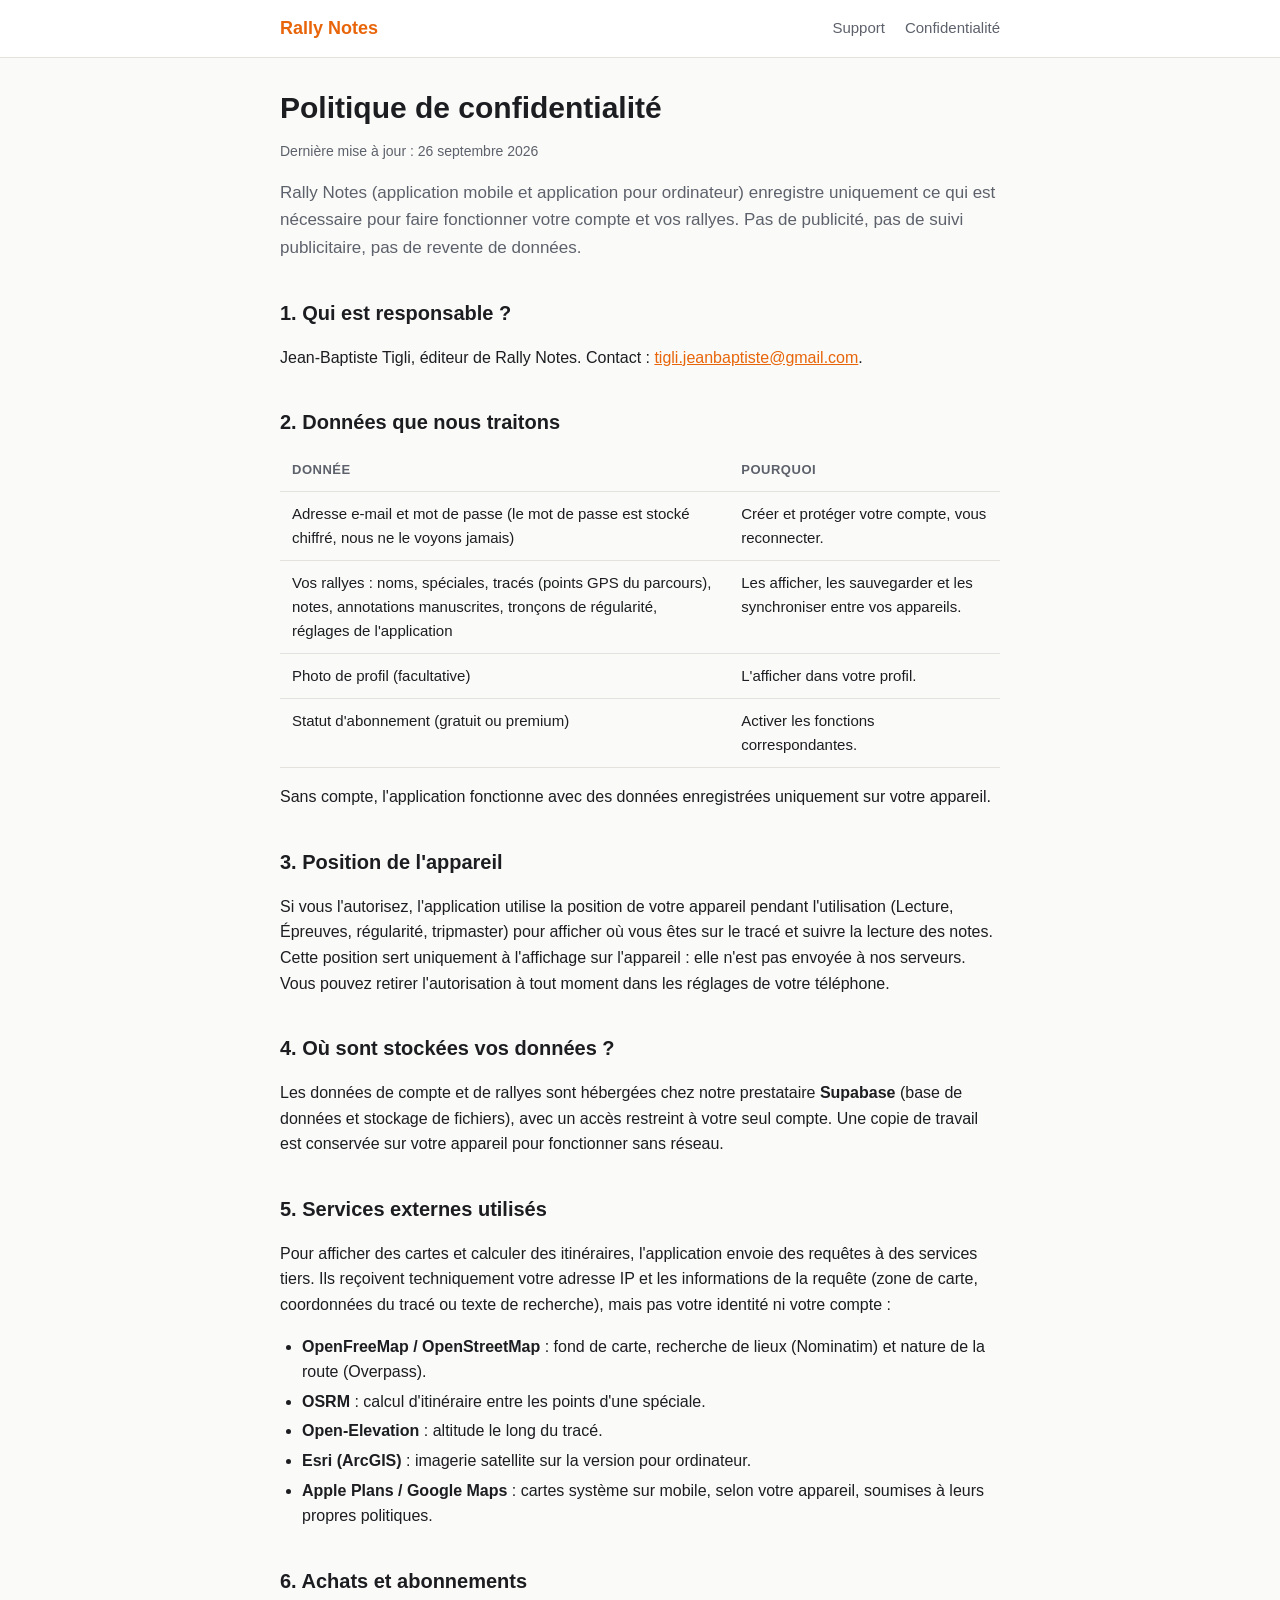
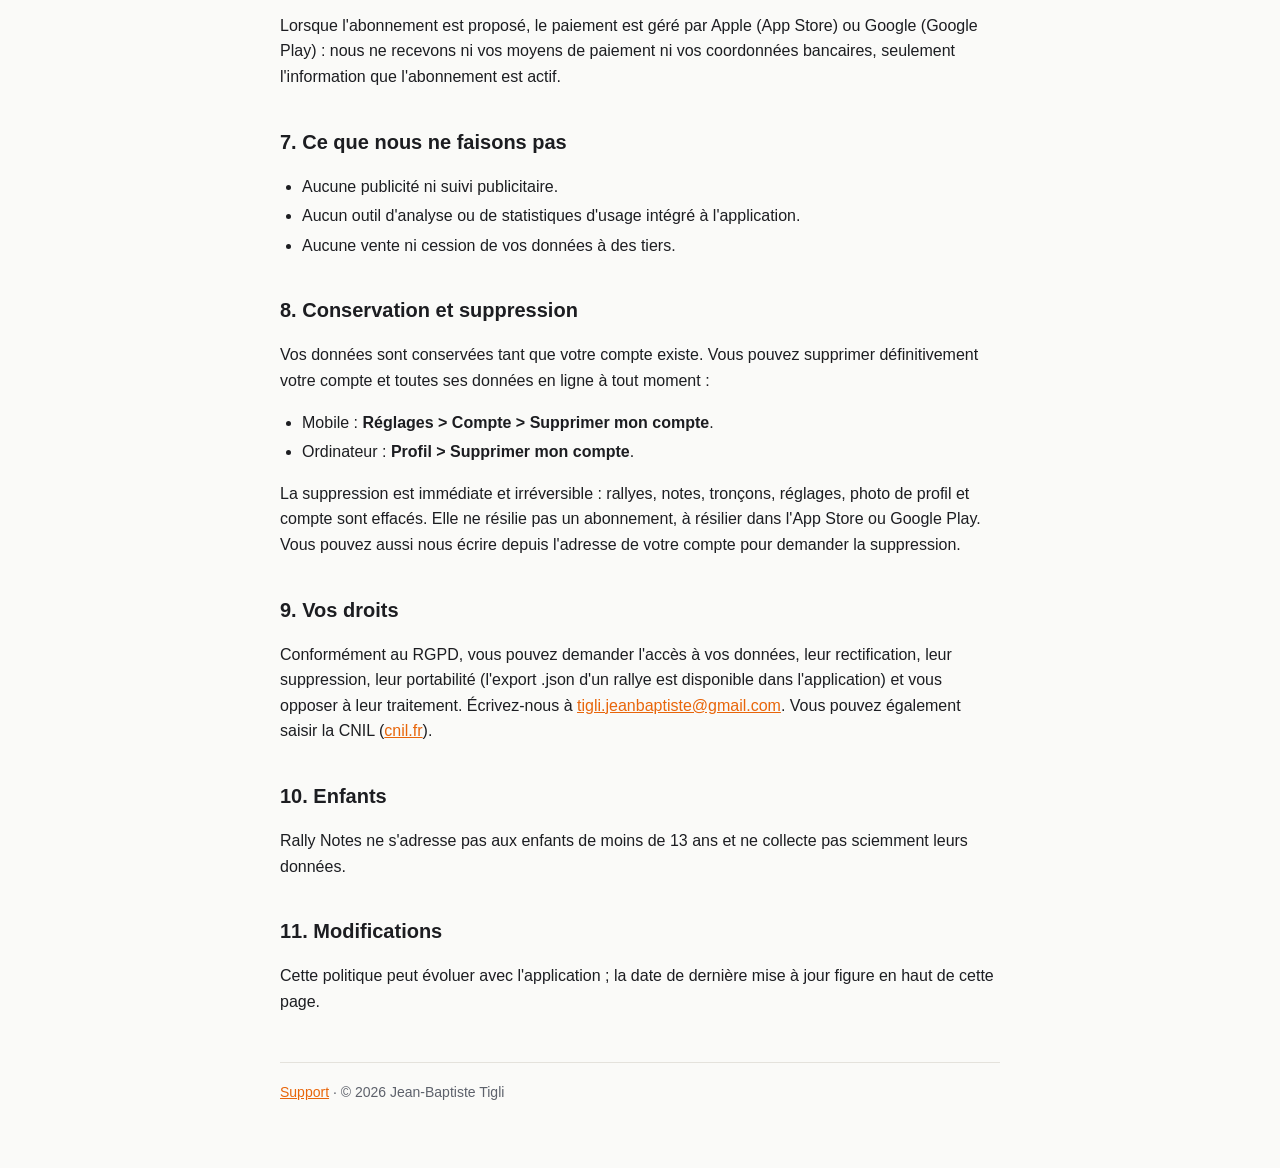
==== docs/privacy.html @ 921aa36e "Pages publiques : accueil, support et politique de confidentialité" ====
<!doctype html>
<html lang="fr">
<head>
  <meta charset="utf-8">
  <meta name="viewport" content="width=device-width, initial-scale=1">
  <title>Politique de confidentialité · Rally Notes</title>
  <meta name="description" content="Quelles données Rally Notes collecte, pourquoi, et comment les supprimer.">
  <link rel="stylesheet" href="style.css">
</head>
<body>
  <header class="site">
    <nav>
      <a class="brand" href="./">Rally Notes</a>
      <a href="support.html">Support</a>
      <a href="privacy.html">Confidentialité</a>
    </nav>
  </header>
  <main>
    <h1>Politique de confidentialité</h1>
    <p class="meta">Dernière mise à jour : 26 septembre 2026</p>
    <p class="lead">Rally Notes (application mobile et application pour ordinateur) enregistre uniquement ce qui est nécessaire pour faire fonctionner votre compte et vos rallyes. Pas de publicité, pas de suivi publicitaire, pas de revente de données.</p>

    <h2>1. Qui est responsable ?</h2>
    <p>Jean-Baptiste Tigli, éditeur de Rally Notes. Contact : <a href="mailto:tigli.jeanbaptiste@gmail.com">tigli.jeanbaptiste@gmail.com</a>.</p>

    <h2>2. Données que nous traitons</h2>
    <table>
      <thead><tr><th>Donnée</th><th>Pourquoi</th></tr></thead>
      <tbody>
        <tr><td>Adresse e-mail et mot de passe (le mot de passe est stocké chiffré, nous ne le voyons jamais)</td><td>Créer et protéger votre compte, vous reconnecter.</td></tr>
        <tr><td>Vos rallyes : noms, spéciales, tracés (points GPS du parcours), notes, annotations manuscrites, tronçons de régularité, réglages de l'application</td><td>Les afficher, les sauvegarder et les synchroniser entre vos appareils.</td></tr>
        <tr><td>Photo de profil (facultative)</td><td>L'afficher dans votre profil.</td></tr>
        <tr><td>Statut d'abonnement (gratuit ou premium)</td><td>Activer les fonctions correspondantes.</td></tr>
      </tbody>
    </table>
    <p>Sans compte, l'application fonctionne avec des données enregistrées uniquement sur votre appareil.</p>

    <h2>3. Position de l'appareil</h2>
    <p>Si vous l'autorisez, l'application utilise la position de votre appareil pendant l'utilisation (Lecture, Épreuves, régularité, tripmaster) pour afficher où vous êtes sur le tracé et suivre la lecture des notes. Cette position sert uniquement à l'affichage sur l'appareil : elle n'est pas envoyée à nos serveurs. Vous pouvez retirer l'autorisation à tout moment dans les réglages de votre téléphone.</p>

    <h2>4. Où sont stockées vos données ?</h2>
    <p>Les données de compte et de rallyes sont hébergées chez notre prestataire <strong>Supabase</strong> (base de données et stockage de fichiers), avec un accès restreint à votre seul compte. Une copie de travail est conservée sur votre appareil pour fonctionner sans réseau.</p>

    <h2>5. Services externes utilisés</h2>
    <p>Pour afficher des cartes et calculer des itinéraires, l'application envoie des requêtes à des services tiers. Ils reçoivent techniquement votre adresse IP et les informations de la requête (zone de carte, coordonnées du tracé ou texte de recherche), mais pas votre identité ni votre compte :</p>
    <ul>
      <li><strong>OpenFreeMap / OpenStreetMap</strong> : fond de carte, recherche de lieux (Nominatim) et nature de la route (Overpass).</li>
      <li><strong>OSRM</strong> : calcul d'itinéraire entre les points d'une spéciale.</li>
      <li><strong>Open-Elevation</strong> : altitude le long du tracé.</li>
      <li><strong>Esri (ArcGIS)</strong> : imagerie satellite sur la version pour ordinateur.</li>
      <li><strong>Apple Plans / Google Maps</strong> : cartes système sur mobile, selon votre appareil, soumises à leurs propres politiques.</li>
    </ul>

    <h2>6. Achats et abonnements</h2>
    <p>Lorsque l'abonnement est proposé, le paiement est géré par Apple (App Store) ou Google (Google Play) : nous ne recevons ni vos moyens de paiement ni vos coordonnées bancaires, seulement l'information que l'abonnement est actif.</p>

    <h2>7. Ce que nous ne faisons pas</h2>
    <ul>
      <li>Aucune publicité ni suivi publicitaire.</li>
      <li>Aucun outil d'analyse ou de statistiques d'usage intégré à l'application.</li>
      <li>Aucune vente ni cession de vos données à des tiers.</li>
    </ul>

    <h2>8. Conservation et suppression</h2>
    <p>Vos données sont conservées tant que votre compte existe. Vous pouvez supprimer définitivement votre compte et toutes ses données en ligne à tout moment :</p>
    <ul>
      <li>Mobile : <strong>Réglages &gt; Compte &gt; Supprimer mon compte</strong>.</li>
      <li>Ordinateur : <strong>Profil &gt; Supprimer mon compte</strong>.</li>
    </ul>
    <p>La suppression est immédiate et irréversible : rallyes, notes, tronçons, réglages, photo de profil et compte sont effacés. Elle ne résilie pas un abonnement, à résilier dans l'App Store ou Google Play. Vous pouvez aussi nous écrire depuis l'adresse de votre compte pour demander la suppression.</p>

    <h2>9. Vos droits</h2>
    <p>Conformément au RGPD, vous pouvez demander l'accès à vos données, leur rectification, leur suppression, leur portabilité (l'export .json d'un rallye est disponible dans l'application) et vous opposer à leur traitement. Écrivez-nous à <a href="mailto:tigli.jeanbaptiste@gmail.com">tigli.jeanbaptiste@gmail.com</a>. Vous pouvez également saisir la CNIL (<a href="https://www.cnil.fr">cnil.fr</a>).</p>

    <h2>10. Enfants</h2>
    <p>Rally Notes ne s'adresse pas aux enfants de moins de 13 ans et ne collecte pas sciemment leurs données.</p>

    <h2>11. Modifications</h2>
    <p>Cette politique peut évoluer avec l'application ; la date de dernière mise à jour figure en haut de cette page.</p>

    <footer>
      <a href="support.html">Support</a> · © 2026 Jean-Baptiste Tigli
    </footer>
  </main>
</body>
</html>
---- docs/style.css ----
:root {
  --bg: #fafaf8;
  --text: #1c1d21;
  --dim: #5d616b;
  --accent: #e8650a;
  --card: #ffffff;
  --border: #e4e2dc;
}
@media (prefers-color-scheme: dark) {
  :root {
    --bg: #101114;
    --text: #ececef;
    --dim: #a2a6b0;
    --accent: #ff8a3d;
    --card: #181a1f;
    --border: #2a2d34;
  }
}
* { box-sizing: border-box; }
body {
  margin: 0;
  background: var(--bg);
  color: var(--text);
  font: 16px/1.6 -apple-system, BlinkMacSystemFont, "Segoe UI", Roboto, Helvetica, Arial, sans-serif;
}
main { max-width: 760px; margin: 0 auto; padding: 32px 20px 64px; }
header.site { border-bottom: 1px solid var(--border); background: var(--card); }
header.site nav { max-width: 760px; margin: 0 auto; padding: 14px 20px; display: flex; gap: 20px; align-items: center; flex-wrap: wrap; }
header.site .brand { font-weight: 800; color: var(--accent); text-decoration: none; margin-right: auto; font-size: 18px; }
header.site a { color: var(--dim); text-decoration: none; font-size: 15px; }
header.site a:hover { color: var(--text); }
h1 { font-size: 30px; line-height: 1.2; margin: 0 0 8px; }
h2 { font-size: 20px; margin: 36px 0 8px; }
p, li { color: var(--text); }
.lead { color: var(--dim); font-size: 17px; margin-bottom: 28px; }
.meta { color: var(--dim); font-size: 14px; }
a { color: var(--accent); }
ul { padding-left: 22px; }
li { margin: 4px 0; }
.card { background: var(--card); border: 1px solid var(--border); border-radius: 14px; padding: 18px 20px; margin: 14px 0; }
table { width: 100%; border-collapse: collapse; font-size: 15px; margin: 12px 0; }
th, td { text-align: left; padding: 10px 12px; border-bottom: 1px solid var(--border); vertical-align: top; }
th { color: var(--dim); font-weight: 600; font-size: 13px; text-transform: uppercase; letter-spacing: .04em; }
footer { color: var(--dim); font-size: 14px; margin-top: 48px; border-top: 1px solid var(--border); padding-top: 18px; }
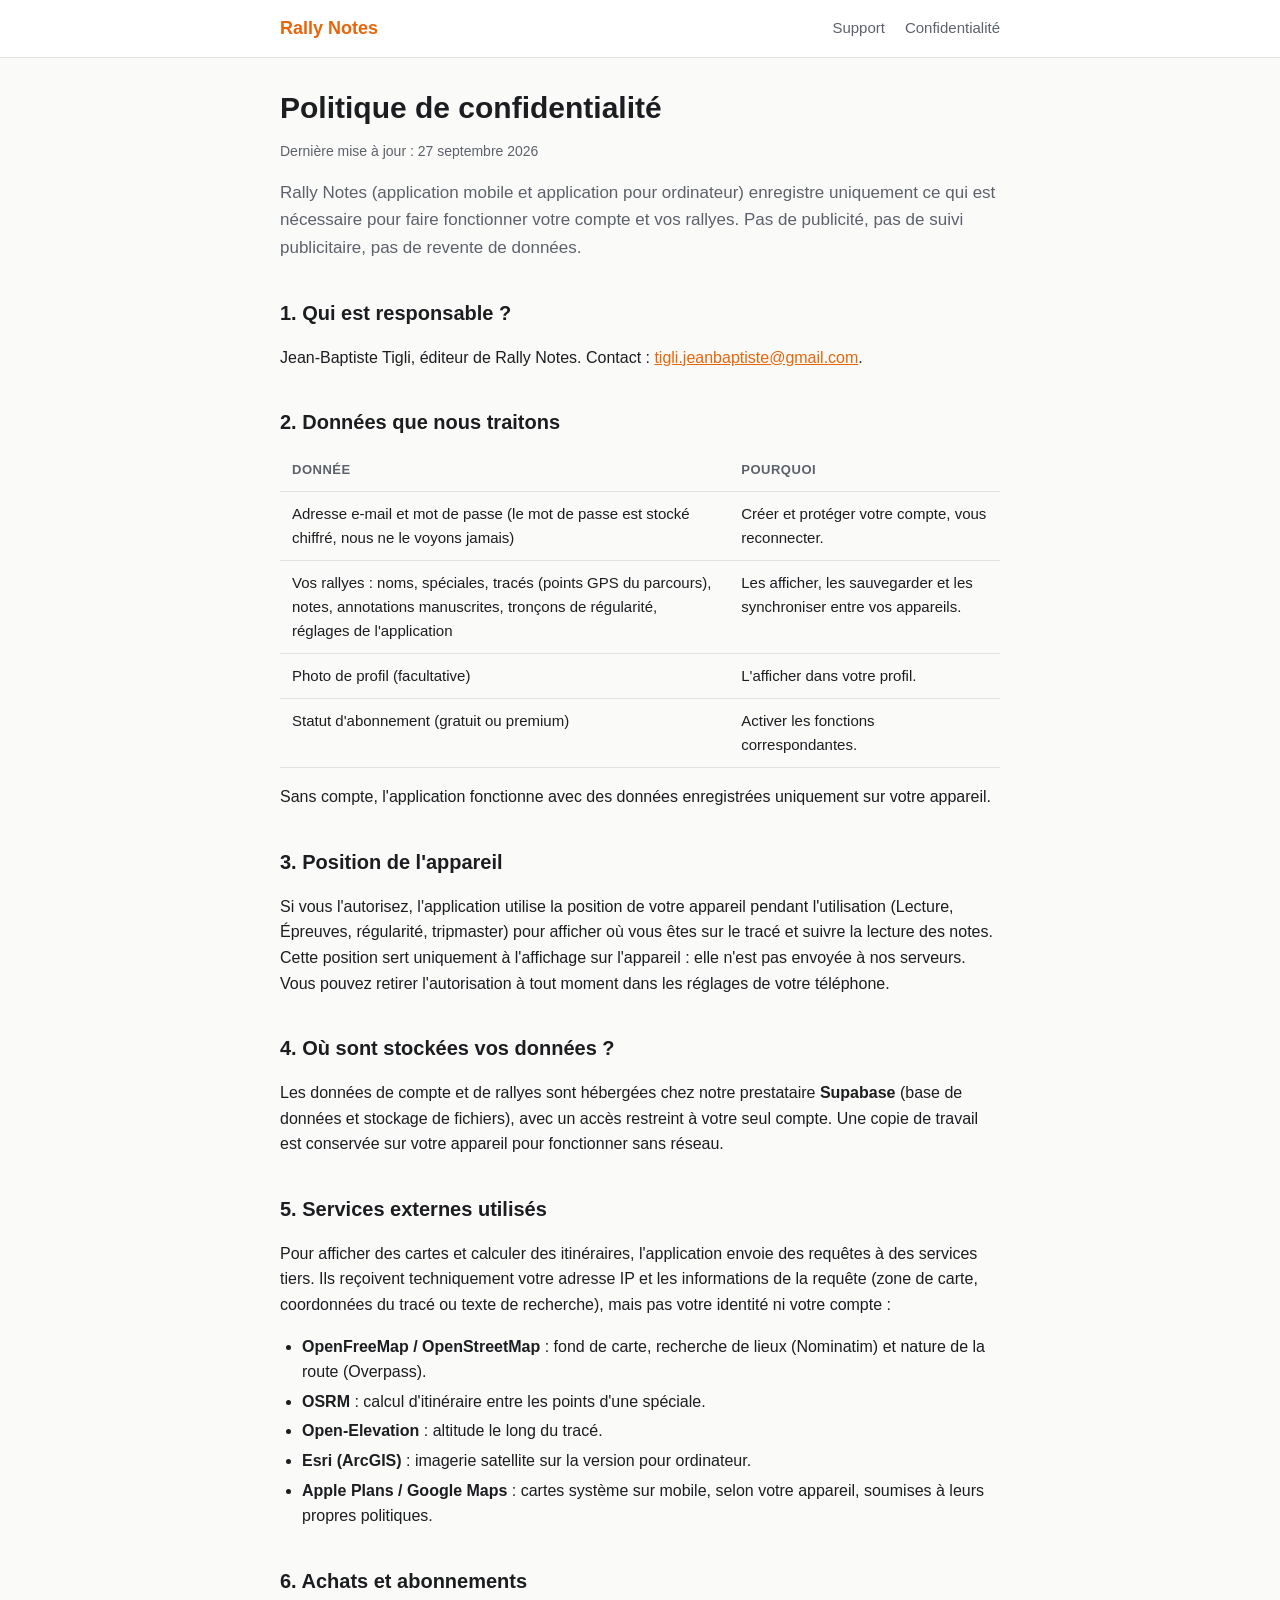
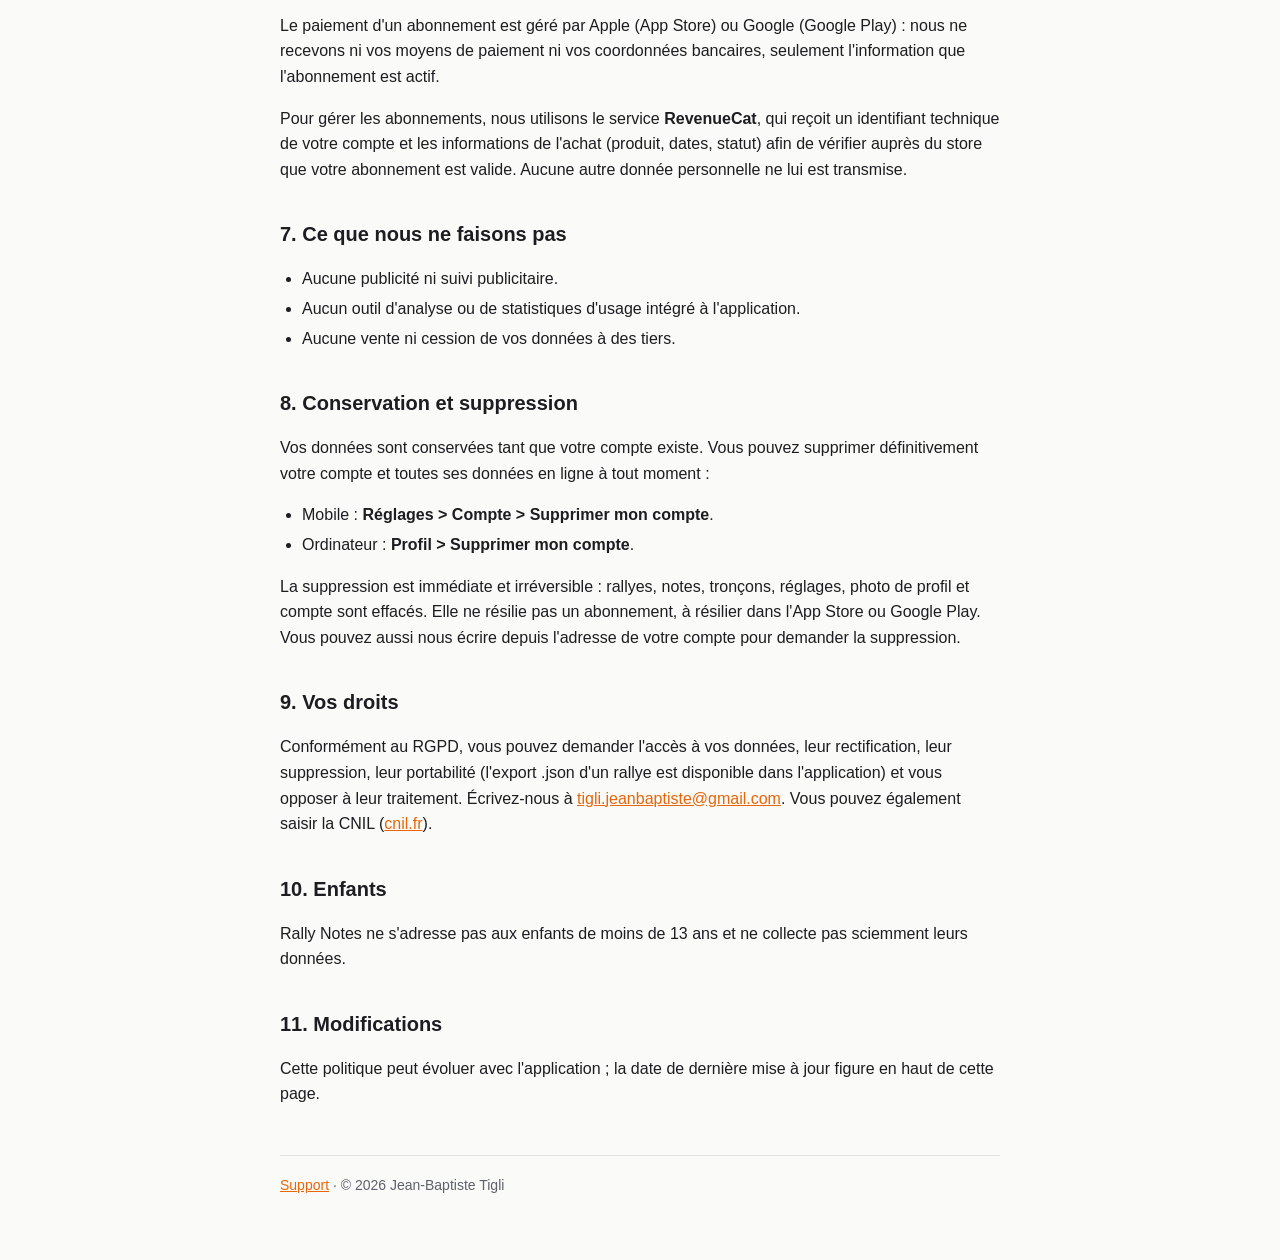
==== commit b649611e: "Confidentialité : mention de RevenueCat pour les abonnements" ====
--- a/docs/privacy.html
+++ b/docs/privacy.html
@@ -17,7 +17,7 @@
   </header>
   <main>
     <h1>Politique de confidentialité</h1>
-    <p class="meta">Dernière mise à jour : 26 septembre 2026</p>
+    <p class="meta">Dernière mise à jour : 27 septembre 2026</p>
     <p class="lead">Rally Notes (application mobile et application pour ordinateur) enregistre uniquement ce qui est nécessaire pour faire fonctionner votre compte et vos rallyes. Pas de publicité, pas de suivi publicitaire, pas de revente de données.</p>
 
     <h2>1. Qui est responsable ?</h2>
@@ -52,7 +52,8 @@
     </ul>
 
     <h2>6. Achats et abonnements</h2>
-    <p>Lorsque l'abonnement est proposé, le paiement est géré par Apple (App Store) ou Google (Google Play) : nous ne recevons ni vos moyens de paiement ni vos coordonnées bancaires, seulement l'information que l'abonnement est actif.</p>
+    <p>Le paiement d'un abonnement est géré par Apple (App Store) ou Google (Google Play) : nous ne recevons ni vos moyens de paiement ni vos coordonnées bancaires, seulement l'information que l'abonnement est actif.</p>
+    <p>Pour gérer les abonnements, nous utilisons le service <strong>RevenueCat</strong>, qui reçoit un identifiant technique de votre compte et les informations de l'achat (produit, dates, statut) afin de vérifier auprès du store que votre abonnement est valide. Aucune autre donnée personnelle ne lui est transmise.</p>
 
     <h2>7. Ce que nous ne faisons pas</h2>
     <ul>
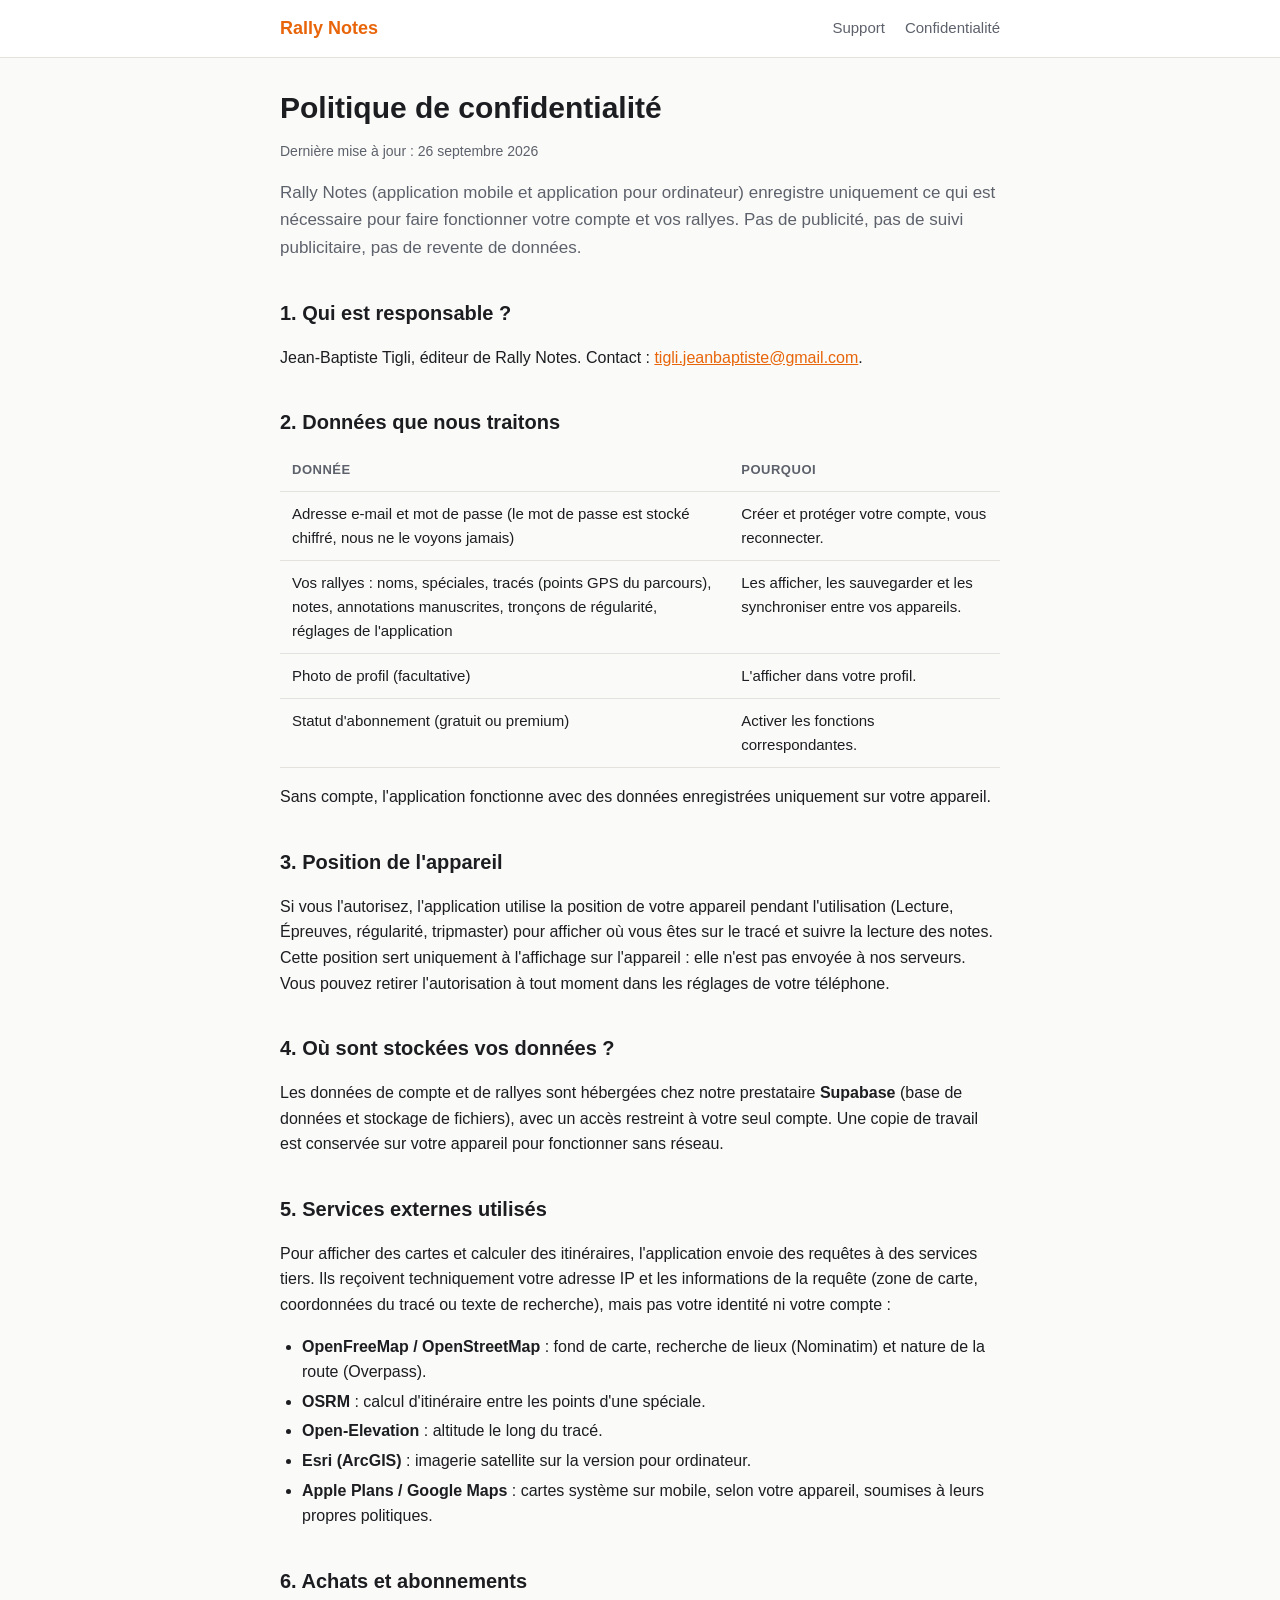
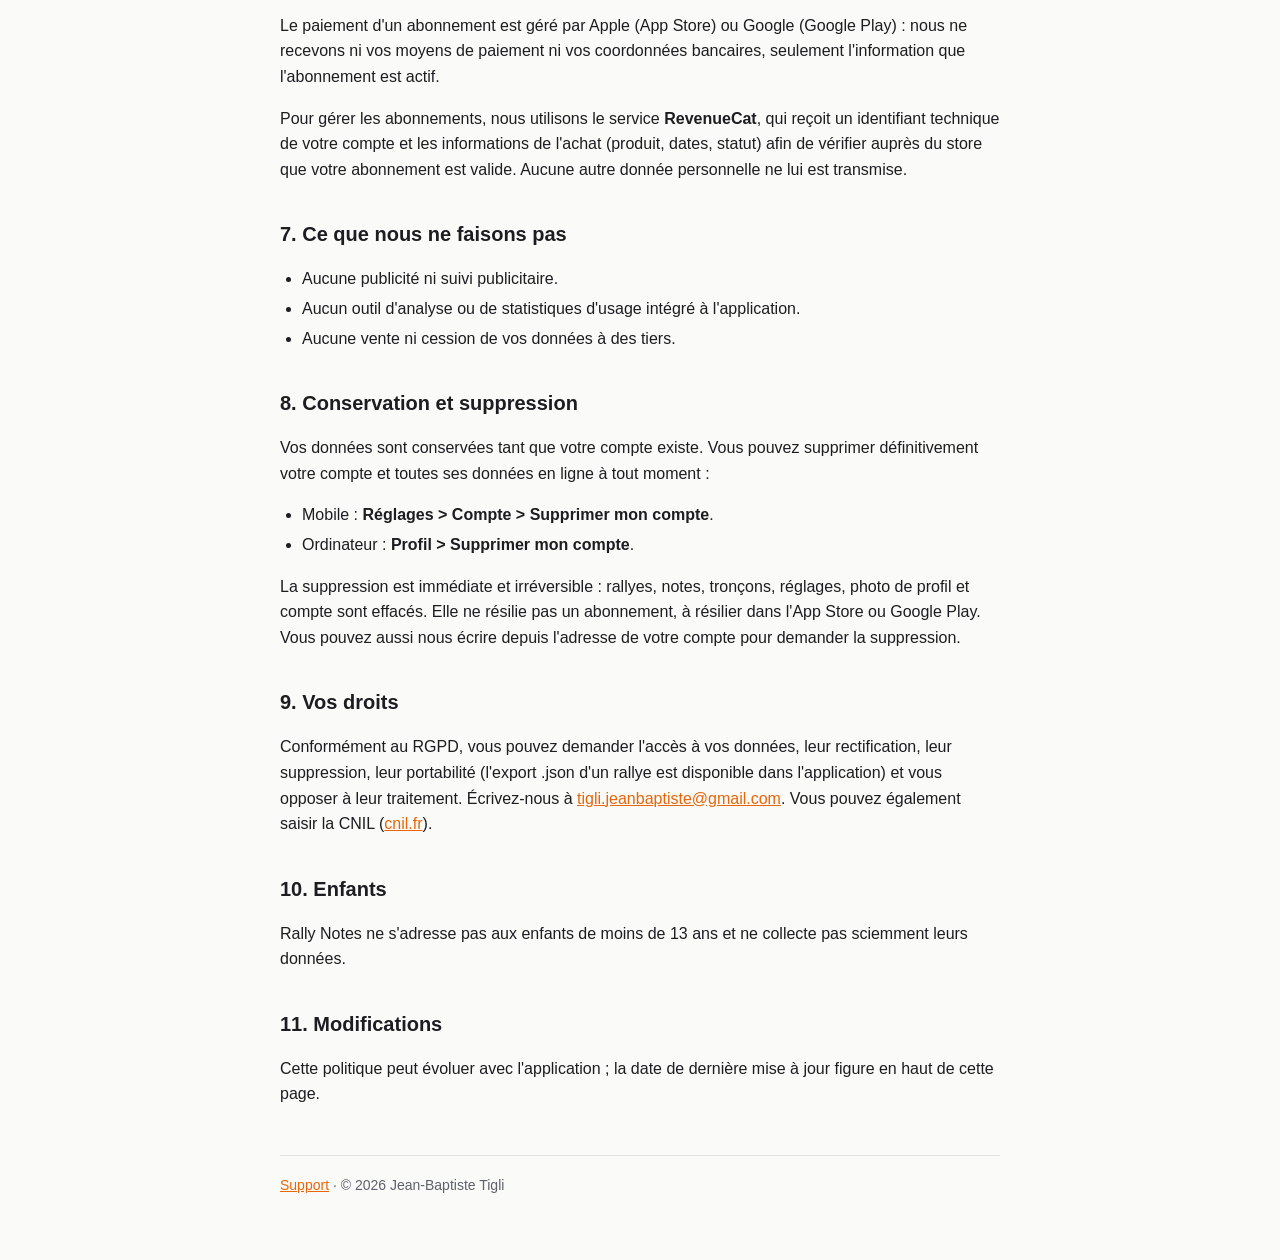
==== commit a5fca2bb: "Confidentialité : date de mise à jour" ====
--- a/docs/privacy.html
+++ b/docs/privacy.html
@@ -17,7 +17,7 @@
   </header>
   <main>
     <h1>Politique de confidentialité</h1>
-    <p class="meta">Dernière mise à jour : 27 septembre 2026</p>
+    <p class="meta">Dernière mise à jour : 26 septembre 2026</p>
     <p class="lead">Rally Notes (application mobile et application pour ordinateur) enregistre uniquement ce qui est nécessaire pour faire fonctionner votre compte et vos rallyes. Pas de publicité, pas de suivi publicitaire, pas de revente de données.</p>
 
     <h2>1. Qui est responsable ?</h2>
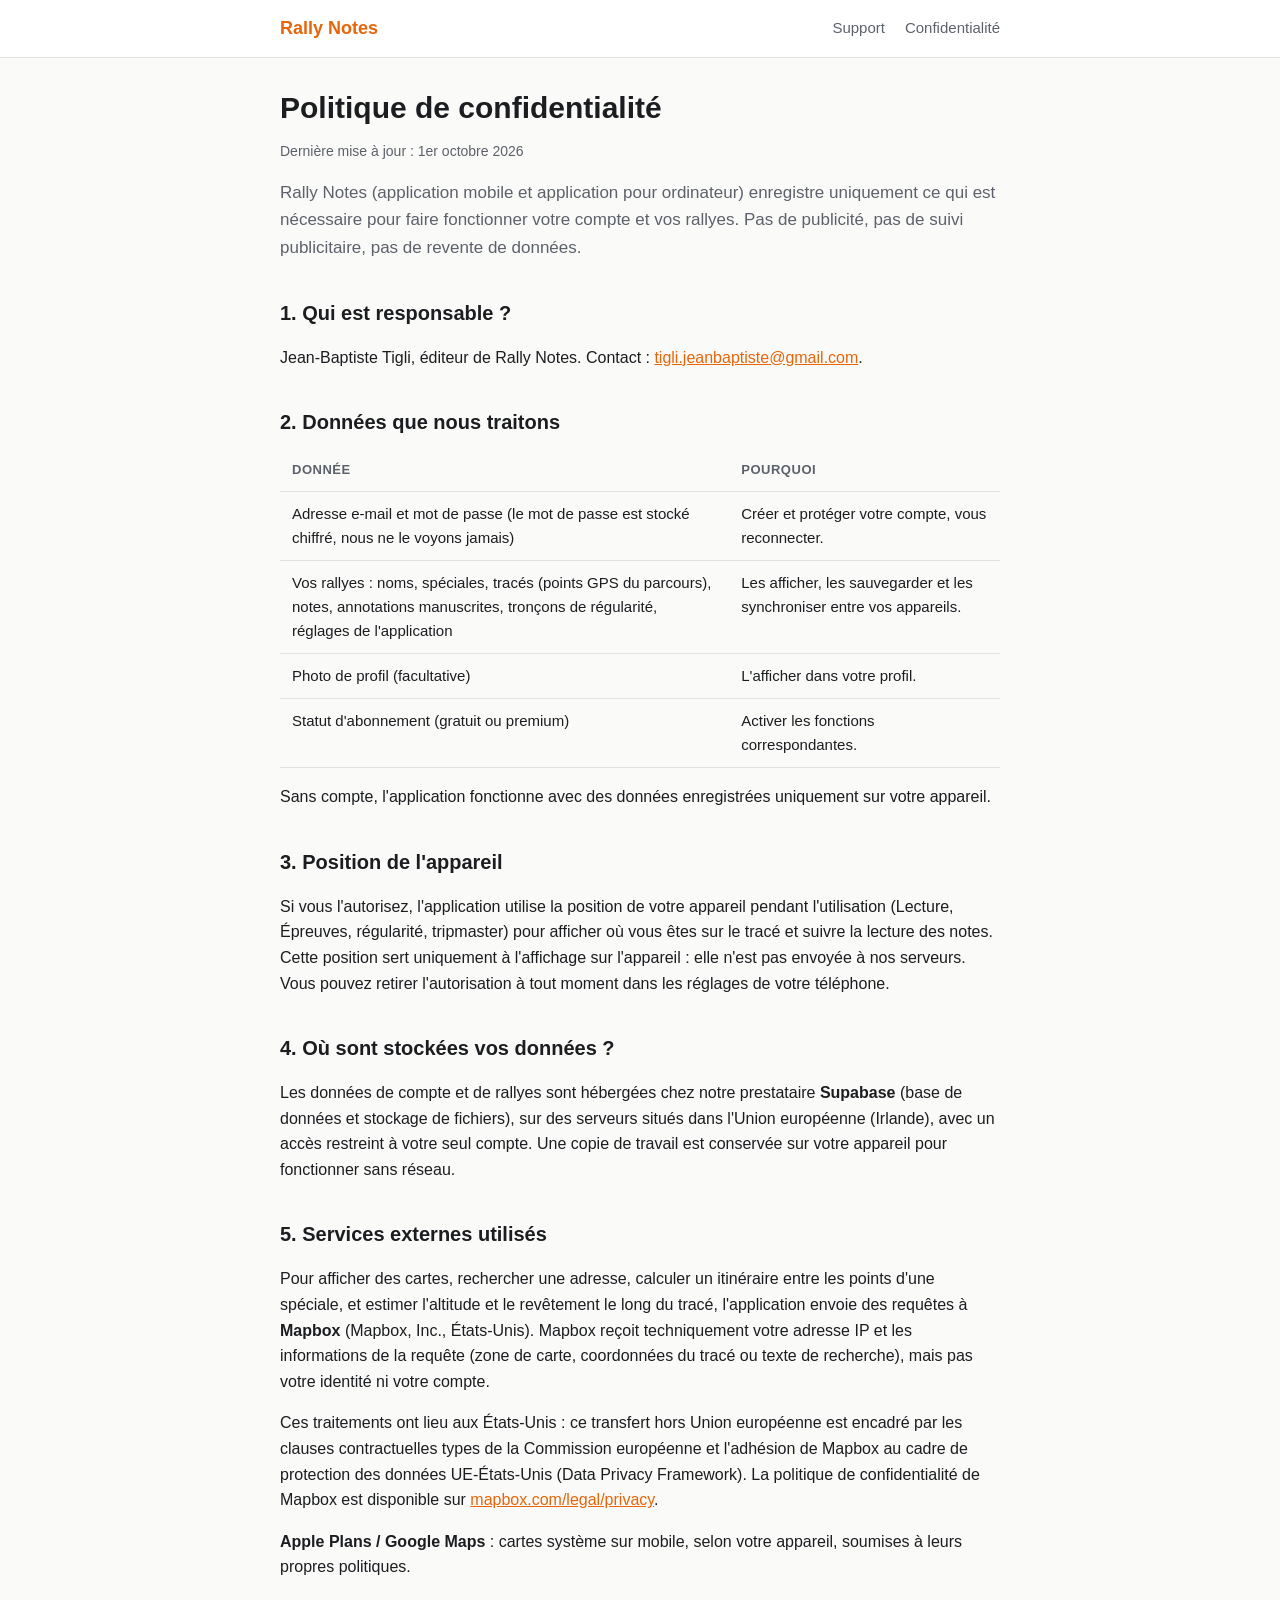
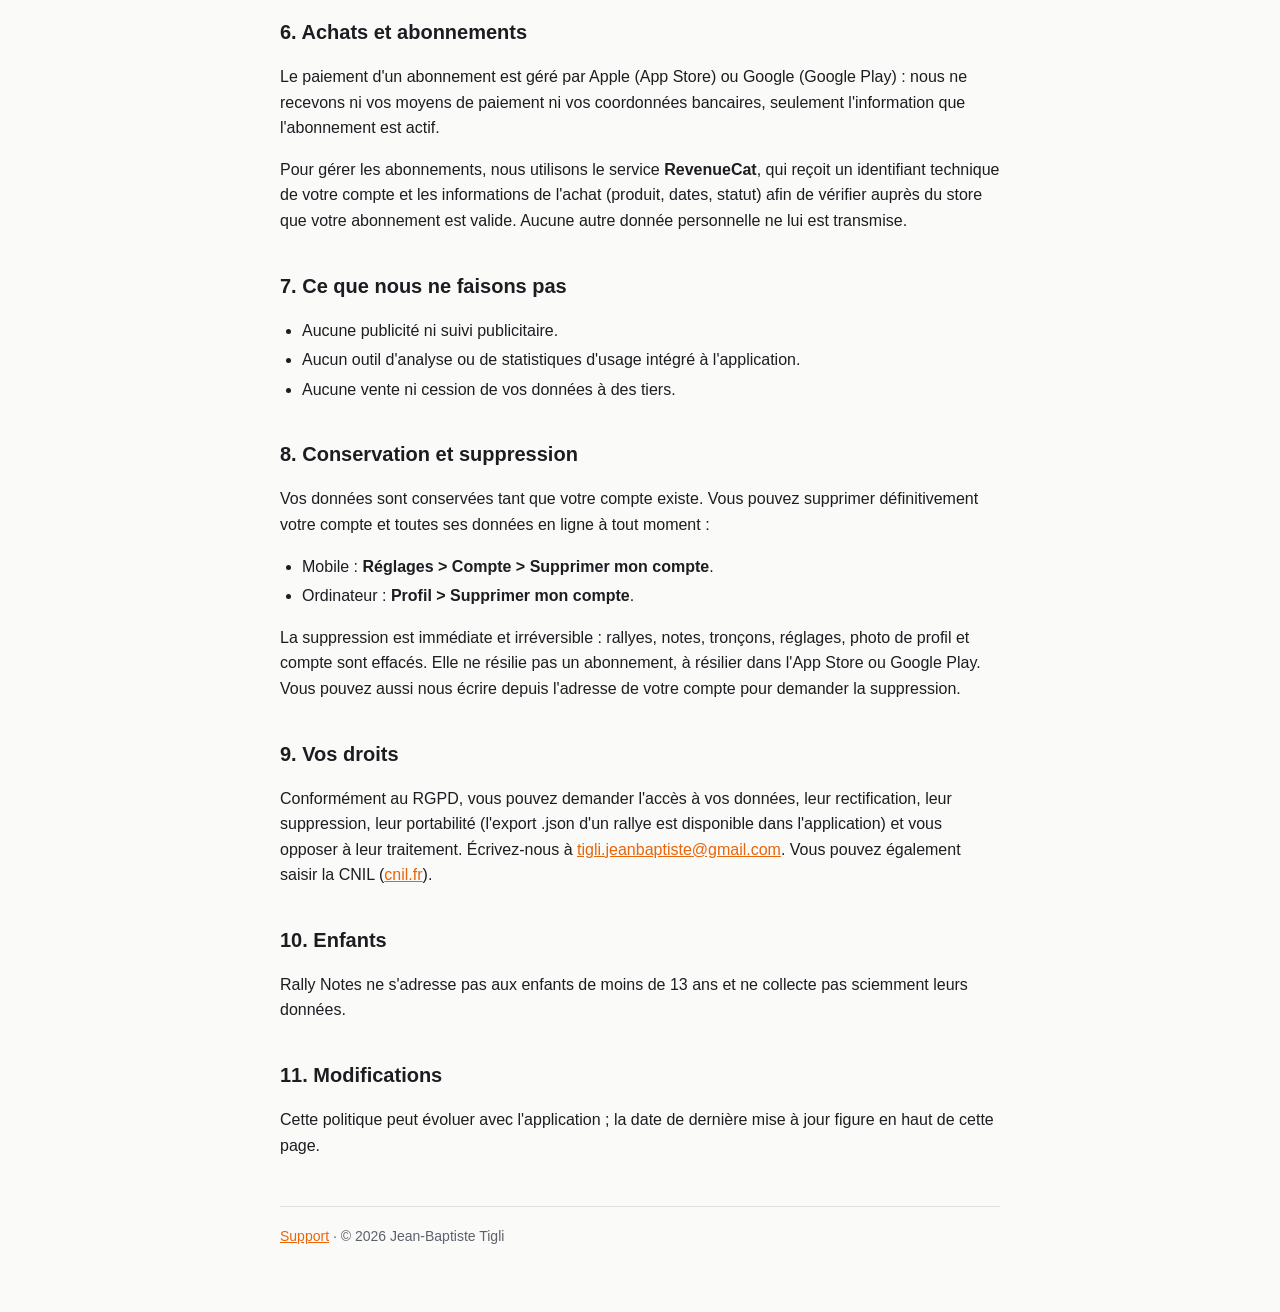
==== commit 8abb15c9: "Politique de confidentialité : remplace les anciens services cartographiques par Mapbox OpenFreeMap/" ====
--- a/docs/privacy.html
+++ b/docs/privacy.html
@@ -17,7 +17,7 @@
   </header>
   <main>
     <h1>Politique de confidentialité</h1>
-    <p class="meta">Dernière mise à jour : 26 septembre 2026</p>
+    <p class="meta">Dernière mise à jour : 1er octobre 2026</p>
     <p class="lead">Rally Notes (application mobile et application pour ordinateur) enregistre uniquement ce qui est nécessaire pour faire fonctionner votre compte et vos rallyes. Pas de publicité, pas de suivi publicitaire, pas de revente de données.</p>
 
     <h2>1. Qui est responsable ?</h2>
@@ -39,17 +39,12 @@
     <p>Si vous l'autorisez, l'application utilise la position de votre appareil pendant l'utilisation (Lecture, Épreuves, régularité, tripmaster) pour afficher où vous êtes sur le tracé et suivre la lecture des notes. Cette position sert uniquement à l'affichage sur l'appareil : elle n'est pas envoyée à nos serveurs. Vous pouvez retirer l'autorisation à tout moment dans les réglages de votre téléphone.</p>
 
     <h2>4. Où sont stockées vos données ?</h2>
-    <p>Les données de compte et de rallyes sont hébergées chez notre prestataire <strong>Supabase</strong> (base de données et stockage de fichiers), avec un accès restreint à votre seul compte. Une copie de travail est conservée sur votre appareil pour fonctionner sans réseau.</p>
+    <p>Les données de compte et de rallyes sont hébergées chez notre prestataire <strong>Supabase</strong> (base de données et stockage de fichiers), sur des serveurs situés dans l'Union européenne (Irlande), avec un accès restreint à votre seul compte. Une copie de travail est conservée sur votre appareil pour fonctionner sans réseau.</p>
 
     <h2>5. Services externes utilisés</h2>
-    <p>Pour afficher des cartes et calculer des itinéraires, l'application envoie des requêtes à des services tiers. Ils reçoivent techniquement votre adresse IP et les informations de la requête (zone de carte, coordonnées du tracé ou texte de recherche), mais pas votre identité ni votre compte :</p>
-    <ul>
-      <li><strong>OpenFreeMap / OpenStreetMap</strong> : fond de carte, recherche de lieux (Nominatim) et nature de la route (Overpass).</li>
-      <li><strong>OSRM</strong> : calcul d'itinéraire entre les points d'une spéciale.</li>
-      <li><strong>Open-Elevation</strong> : altitude le long du tracé.</li>
-      <li><strong>Esri (ArcGIS)</strong> : imagerie satellite sur la version pour ordinateur.</li>
-      <li><strong>Apple Plans / Google Maps</strong> : cartes système sur mobile, selon votre appareil, soumises à leurs propres politiques.</li>
-    </ul>
+    <p>Pour afficher des cartes, rechercher une adresse, calculer un itinéraire entre les points d'une spéciale, et estimer l'altitude et le revêtement le long du tracé, l'application envoie des requêtes à <strong>Mapbox</strong> (Mapbox, Inc., États-Unis). Mapbox reçoit techniquement votre adresse IP et les informations de la requête (zone de carte, coordonnées du tracé ou texte de recherche), mais pas votre identité ni votre compte.</p>
+    <p>Ces traitements ont lieu aux États-Unis : ce transfert hors Union européenne est encadré par les clauses contractuelles types de la Commission européenne et l'adhésion de Mapbox au cadre de protection des données UE-États-Unis (Data Privacy Framework). La politique de confidentialité de Mapbox est disponible sur <a href="https://www.mapbox.com/legal/privacy">mapbox.com/legal/privacy</a>.</p>
+    <p><strong>Apple Plans / Google Maps</strong> : cartes système sur mobile, selon votre appareil, soumises à leurs propres politiques.</p>
 
     <h2>6. Achats et abonnements</h2>
     <p>Le paiement d'un abonnement est géré par Apple (App Store) ou Google (Google Play) : nous ne recevons ni vos moyens de paiement ni vos coordonnées bancaires, seulement l'information que l'abonnement est actif.</p>
